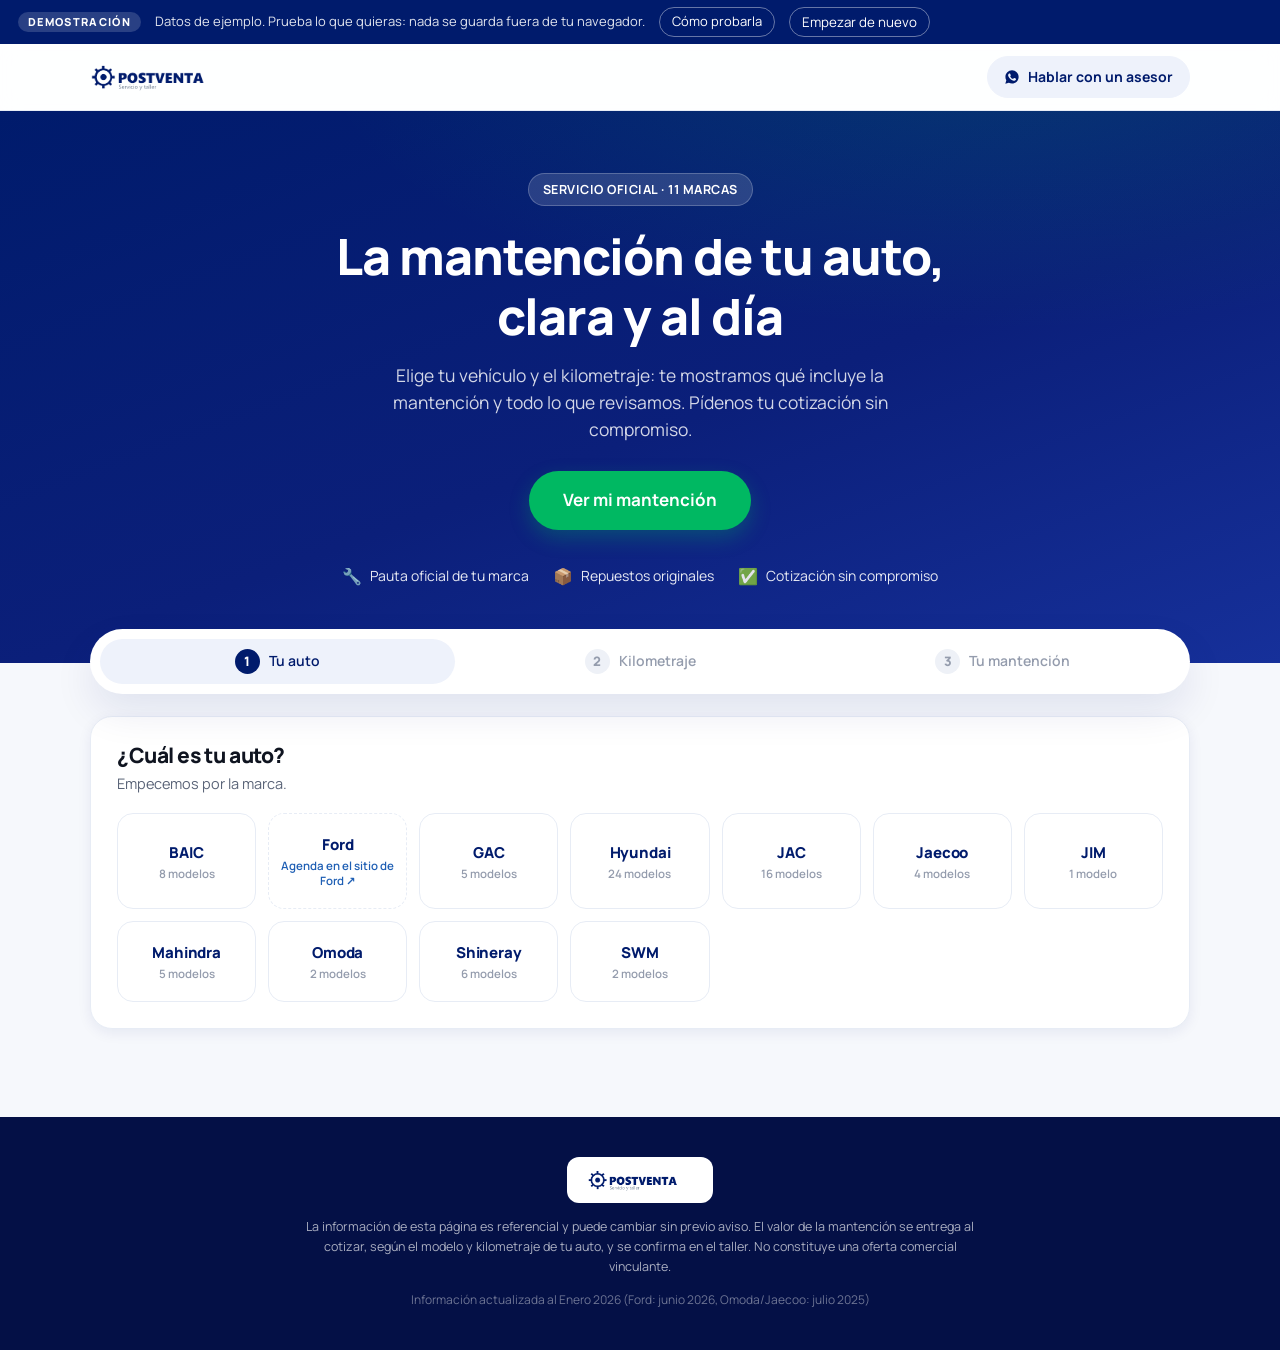
==== cliente.html @ f7736c06 "Demostracion de la plataforma de postventa Copia funcional del cotizador, la agenda y la recepcion, " ====
<!DOCTYPE html>
<html lang="es-CL">
<head>
  <meta charset="UTF-8">
  <meta name="viewport" content="width=device-width, initial-scale=1.0">
  <!-- evita que el navegador sirva una versión vieja cacheada tras cada cambio -->
  <meta http-equiv="Cache-Control" content="no-cache, no-store, must-revalidate">
  <meta http-equiv="Pragma" content="no-cache">
  <meta http-equiv="Expires" content="0">
  <title>Cotiza tu mantención · Postventa</title>
  <meta name="description" content="Calcula en 30 segundos cuánto cuesta la mantención de tu auto. Precio final con IVA, sin sorpresas, con repuestos originales y la pauta oficial de tu marca.">
  <link rel="preconnect" href="https://fonts.googleapis.com">
  <link rel="preconnect" href="https://fonts.gstatic.com" crossorigin>
  <link rel="stylesheet" href="https://fonts.googleapis.com/css2?family=Manrope:wght@400;500;600;700;800&display=swap">
  <link rel="stylesheet" href="css/cliente.css?v=87d1210">
  <link rel="icon" href="data:image/svg+xml,<svg xmlns='http://www.w3.org/2000/svg' viewBox='0 0 100 100'><text y='.9em' font-size='90'>🚗</text></svg>">
</head>
<body>

<header class="nav">
  <div class="nav__inner">
    <a class="nav__brand" href="cliente.html">
      <img src="img/logo.png" alt="Postventa" width="704" height="158">
    </a>
    <a id="navWsp" class="nav__cta" href="#" target="_blank" rel="noopener">
      <span class="ico-wsp" aria-hidden="true"></span> Hablar con un asesor
    </a>
  </div>
</header>

<!-- ============================ HERO ============================ -->
<section class="hero" id="hero">
  <div class="hero__inner">
    <span class="hero__pill">Servicio oficial · 11 marcas</span>
    <h1 class="hero__title">La mantención de tu auto,<br>clara y al día</h1>
    <p class="hero__lead">Elige tu vehículo y el kilometraje: te mostramos qué incluye la mantención y todo lo que revisamos. Pídenos tu cotización sin compromiso.</p>
    <a href="#cotizador" class="btn btn--acento btn--lg">Ver mi mantención</a>

    <ul class="hero__trust">
      <li><span class="trust__ico">🔧</span> Pauta oficial de tu marca</li>
      <li><span class="trust__ico">📦</span> Repuestos originales</li>
      <li><span class="trust__ico">✅</span> Cotización sin compromiso</li>
    </ul>
  </div>
</section>

<main class="wrap" id="cotizador">

  <!-- barra de progreso -->
  <ol class="pasos" id="pasos">
    <li class="paso is-active" data-p="1"><span class="paso__n">1</span> Tu auto</li>
    <li class="paso" data-p="2"><span class="paso__n">2</span> Kilometraje</li>
    <li class="paso" data-p="3"><span class="paso__n">3</span> Tu mantención</li>
  </ol>

  <!-- ====================== PASO 1: EL AUTO ====================== -->
  <section class="card" id="p1">
    <h2 class="card__titulo">¿Cuál es tu auto?</h2>
    <p class="card__lead">Empecemos por la marca.</p>

    <!-- 1.a marca -->
    <div class="sub" id="subMarca">
      <div id="gridMarcas" class="grid-marcas"></div>
    </div>

    <!-- 1.b modelo -->
    <div class="sub" id="subModelo" hidden>
      <div class="sub__head">
        <h3 class="sub__titulo">Modelo <span id="ecoMarca" class="eco"></span></h3>
        <button type="button" class="link-volver" data-volver="marca">Cambiar marca</button>
      </div>
      <input id="buscaModelo" class="buscador" type="search" placeholder="Buscar modelo…" autocomplete="off">
      <div id="gridModelos" class="grid-chips"></div>
    </div>

    <!-- 1.c año (solo marcas que lo usan, ej. Ford; filtra las versiones) -->
    <div class="sub" id="subAnio" hidden>
      <div class="sub__head">
        <h3 class="sub__titulo">Año <span id="ecoModeloAnio" class="eco"></span></h3>
        <button type="button" class="link-volver" data-volver="modelo">Cambiar modelo</button>
      </div>
      <p class="sub__ayuda">Elige el año de tu vehículo: te mostramos las versiones que corresponden.</p>
      <div id="gridAnios" class="grid-chips"></div>
    </div>

    <!-- 1.d versión -->
    <div class="sub" id="subVersion" hidden>
      <div class="sub__head">
        <h3 class="sub__titulo">Versión <span id="ecoModelo" class="eco"></span></h3>
        <button type="button" class="link-volver" id="volverVersion" data-volver="modelo">Cambiar modelo</button>
      </div>
      <p class="sub__ayuda">Si no estás seguro, elige la que más se parezca: las operaciones son casi las mismas entre versiones. Lo confirmamos al agendar.</p>
      <div id="listaVersiones" class="lista-versiones"></div>
    </div>
  </section>

  <!-- ====================== PASO 2: KILOMETRAJE ====================== -->
  <section class="card" id="p2" hidden>
    <div class="card__head">
      <div>
        <h2 class="card__titulo">¿Qué mantención te toca?</h2>
        <p class="card__lead">Elige el kilometraje que marca tu auto (o el más cercano).</p>
      </div>
      <button type="button" class="btn btn--ghost" id="btnCambiarAuto">← Cambiar auto</button>
    </div>
    <div id="chipAuto" class="auto-chip"></div>
    <div id="gridKm" class="grid-km"></div>
  </section>

  <!-- ====================== PASO 3: RESULTADO ====================== -->
  <section id="p3" hidden>
    <div class="cotiz">

      <!-- columna izquierda: CTA de cotización -->
      <aside class="cotiz__precio">
        <div class="precio-card">
          <p class="precio-card__auto" id="pcAuto"></p>
          <p class="precio-card__rev" id="pcRev"></p>
          <p class="precio-card__cta-titulo">Cotiza esta mantención con nosotros</p>
          <p class="precio-card__cta-sub">Te enviamos el valor a la medida de tu auto y kilometraje, sin compromiso.</p>

          <a id="btnWsp" class="btn btn--acento btn--block" href="#" target="_blank" rel="noopener">
            <span class="ico-wsp" aria-hidden="true"></span> Pedir cotización por WhatsApp
          </a>
          <button id="btnAgendar" class="btn btn--navy btn--block" type="button" hidden>Agendar hora en el taller</button>
          <button id="btnPdf" class="btn btn--ghost btn--block" type="button">Descargar detalle</button>
          <p class="precio-card__nota">Te respondemos el mismo día hábil.</p>
        </div>

        <ul class="garantias">
          <li><span>🛡️</span> Repuestos originales con garantía</li>
          <li><span>📋</span> Informe del estado de tu auto</li>
          <li><span>👨‍🔧</span> Técnicos certificados por la marca</li>
        </ul>
      </aside>

      <!-- columna derecha: detalle -->
      <div class="cotiz__detalle">
        <div class="card">
          <div class="card__head">
            <h2 class="card__titulo">Esto es lo que hacemos</h2>
            <button type="button" class="btn btn--ghost btn--sm" id="btnCambiarKm">← Cambiar kilometraje</button>
          </div>

          <div class="ops" id="opsCambios">
            <h3 class="ops__titulo"><span class="ops__badge ops__badge--r">Cambiamos</span></h3>
            <ul class="ops__lista" id="listaCambios"></ul>
          </div>

          <div class="ops" id="opsRevisiones">
            <h3 class="ops__titulo"><span class="ops__badge ops__badge--i">Revisamos</span></h3>
            <ul class="ops__lista ops__lista--2col" id="listaRevisiones"></ul>
            <button type="button" class="ops__vermas" id="btnVerRevs" hidden>Ver todas las revisiones</button>
          </div>

          <p class="ops__vacio" id="opsVacio" hidden>
            Mantención completa según la pauta oficial de la marca para este kilometraje.
            Te detallamos punto por punto lo que se hace al momento de agendar.
          </p>
        </div>

        <div class="card" id="cardExtras">
          <h2 class="card__titulo">¿Le sumamos algo más?</h2>
          <p class="card__lead">Servicios que puedes agregar a la misma visita.</p>
          <div id="gridExtras" class="grid-extras"></div>
        </div>

        <div class="card card--plan">
          <h2 class="card__titulo">Tu plan completo de mantenciones</h2>
          <p class="card__lead">Así se ve el cuidado de tu auto en el tiempo, según la pauta de fábrica.</p>
          <div class="tabla-plan__scroll">
            <table class="tabla-plan">
              <thead><tr><th>Mantención</th><th>Cada</th></tr></thead>
              <tbody id="tbodyPlan"></tbody>
            </table>
          </div>
        </div>

        <details class="faq">
          <summary>Preguntas frecuentes</summary>
          <div class="faq__body">
            <p><strong>¿Cómo sé el precio?</strong> Elige tu auto y el kilometraje, presiona "Pedir cotización por WhatsApp" y te enviamos el valor de esa mantención, con IVA incluido. Si al revisar tu auto detectamos algo fuera de la mantención, te avisamos y lo aprobamos contigo antes de hacerlo.</p>
            <p><strong>¿Cuánto se demora?</strong> La mayoría de las mantenciones se entregan el mismo día. Te confirmamos el tiempo al agendar.</p>
            <p><strong>¿Los repuestos son originales?</strong> Sí. Trabajamos con repuestos originales de cada marca y la pauta que define el fabricante.</p>
            <p><strong>¿Pierdo la garantía si no voy a la marca?</strong> No. Postventa es servicio oficial, así que tu garantía se mantiene y queda registrada la mantención.</p>
          </div>
        </details>
      </div>
    </div>
  </section>

  <div id="errorBox" class="errorbox" hidden>
    <p>No pudimos cargar el catálogo. Recarga la página o escríbenos y te cotizamos al tiro.</p>
  </div>
</main>

<footer class="pie">
  <div class="pie__inner">
    <img src="img/logo.png" alt="Postventa" width="704" height="158" class="pie__logo">
    <p class="pie__legal">La información de esta página es referencial y puede cambiar sin previo aviso. El valor de la mantención se entrega al cotizar, según el modelo y kilometraje de tu auto, y se confirma en el taller. No constituye una oferta comercial vinculante.</p>
    <p class="pie__fecha" id="pieFecha"></p>
  </div>
</footer>

<!-- Modal de agendamiento web (aparece solo si js/agenda-config.js trae credenciales) -->
<div class="agw-overlay" id="agwOv" hidden>
  <div class="agw-modal" role="dialog" aria-modal="true" aria-labelledby="agwTitulo">
    <button class="agw-cerrar" id="agwCerrar" type="button" aria-label="Cerrar">×</button>
    <h3 id="agwTitulo">Agendar hora en el taller</h3>
    <p class="agw-auto" id="agwAuto"></p>

    <form id="agwForm" novalidate>
      <div class="agw-grid">
        <label>Nombre y apellido *<input id="agwNombre" maxlength="80" autocomplete="name"></label>
        <label>Celular *<input id="agwFono" inputmode="tel" placeholder="9 1234 5678" maxlength="16" autocomplete="tel"></label>
        <label>E-mail (opcional)<input id="agwEmail" type="email" maxlength="80" autocomplete="email"></label>
        <label>Patente (opcional)<input id="agwPatente" maxlength="8" placeholder="ABCD12"></label>
        <label>Día *<input id="agwFecha" type="date"></label>
        <label>Hora de llegada<select id="agwHora"></select></label>
      </div>
      <label class="agw-coment">Comentario (opcional)<textarea id="agwComent" maxlength="500" rows="2" placeholder="Ej: necesito el auto para el mismo día"></textarea></label>
      <input id="agwWeb" type="text" tabindex="-1" autocomplete="off" aria-hidden="true">
      <!-- Aviso de datos personales, en el momento en que se piden y no
           escondido en un pie de pagina: acá el cliente entrega nombre,
           teléfono y correo antes siquiera de pisar el taller.

           El texto sale de js/acta-condiciones.js, el MISMO que firma en el
           acta de recepción. Con dos copias, un día una queda vieja y el
           cliente termina leyendo dos versiones distintas de lo mismo. -->
      <details class="agw-datos" id="agwDatos">
        <summary>Al enviar, Automotora Ejemplo S.A. usará tus datos para contactarte por esta solicitud,
          por teléfono, correo o WhatsApp. <span class="agw-datos__mas">Cómo tratamos tus datos</span></summary>
        <div id="agwDatosTexto"></div>
      </details>
      <p class="agw-err" id="agwErr" hidden></p>
      <button class="btn btn--acento btn--block" id="agwEnviar" type="submit">Solicitar la hora</button>
      <p class="agw-nota">Es una solicitud: te confirmamos la hora y el valor por WhatsApp o teléfono.</p>
    </form>

    <div id="agwOk" hidden>
      <p class="agw-ok__t">✓ ¡Solicitud enviada!</p>
      <p class="agw-ok__d" id="agwOkDetalle"></p>
      <a id="agwOkWsp" class="btn btn--ghost btn--block" href="#" target="_blank" rel="noopener">Hablar con un asesor por WhatsApp</a>
    </div>
  </div>
</div>

<script src="js/agenda-config.js?v=87d1210"></script>
  <script src="js/demo-datos.js"></script>
  <script src="js/demo-api.js"></script>
  <script src="js/demo-franja.js"></script>
<script src="js/acta-condiciones.js?v=87d1210"></script>
  <script src="js/cliente.js?v=87d1210"></script>
</body>
</html>
---- css/cliente.css ----
/* ============================================================
   Cotizador para clientes · Postventa
   Cara pública del cotizador: sin costos internos, sin códigos
   ni stock. Identidad Postventa (navy #001B6C) sobre una interfaz
   clara y espaciada, con acento verde para las acciones.
   ============================================================ */

:root {
  --navy: #001b6c;
  --navy-2: #16309a;
  --navy-tint: #eef2fb;
  --acento: #00b862;         /* verde de acción (agendar) */
  --acento-2: #00994f;

  --ink: #0f1420;
  --ink-2: #5a6478;
  --ink-3: #949cad;

  --bg: #f6f8fc;
  --blanco: #fff;
  --linea: #e7ecf5;

  --r-lg: 22px;
  --r: 16px;
  --r-sm: 12px;
  --pill: 999px;

  --sombra: 0 18px 40px rgba(0, 27, 108, .09);
  --sombra-sm: 0 4px 14px rgba(0, 27, 108, .07);
  --max: 1140px;
  --font: "Manrope", "Segoe UI", system-ui, -apple-system, Roboto, sans-serif;
}

* { box-sizing: border-box; }
[hidden] { display: none !important; }
html { scroll-behavior: smooth; }
body {
  margin: 0;
  font-family: var(--font);
  color: var(--ink);
  background: var(--bg);
  line-height: 1.55;
  -webkit-font-smoothing: antialiased;
}
img { max-width: 100%; }
h1, h2, h3 { margin: 0; line-height: 1.2; letter-spacing: -.02em; }
p { margin: 0; }
button { font-family: inherit; }

/* ---------------- navbar ---------------- */
.nav {
  position: sticky; top: 0; z-index: 40;
  background: rgba(255, 255, 255, .88);
  backdrop-filter: blur(10px);
  border-bottom: 1px solid var(--linea);
}
.nav__inner {
  max-width: var(--max); margin: 0 auto; padding: 12px 20px;
  display: flex; align-items: center; justify-content: space-between; gap: 16px;
}
.nav__brand img { height: 30px; width: auto; display: block; }
.nav__cta {
  display: inline-flex; align-items: center; gap: 8px;
  font-size: 14px; font-weight: 700; text-decoration: none;
  color: var(--navy);
  border: 1.5px solid var(--navy-tint);
  background: var(--navy-tint);
  padding: 9px 16px; border-radius: var(--pill);
  transition: .18s;
}
.nav__cta:hover { border-color: var(--navy); }

.ico-wsp {
  width: 16px; height: 16px; flex: none;
  background: currentColor;
  -webkit-mask: center/contain no-repeat url("data:image/svg+xml,%3Csvg xmlns='http://www.w3.org/2000/svg' viewBox='0 0 24 24'%3E%3Cpath d='M12.04 2C6.58 2 2.13 6.45 2.13 11.91c0 1.75.46 3.45 1.32 4.95L2 22l5.25-1.38a9.9 9.9 0 0 0 4.79 1.22h.01c5.46 0 9.91-4.45 9.91-9.91C21.96 6.45 17.5 2 12.04 2zm5.8 14.16c-.24.68-1.2 1.26-1.96 1.42-.52.11-1.2.2-3.5-.75-2.94-1.22-4.83-4.2-4.98-4.4-.14-.2-1.19-1.58-1.19-3.02s.75-2.14 1.02-2.43c.27-.29.59-.36.78-.36.19 0 .39 0 .56.01.18.01.42-.07.66.5.24.58.83 2.01.9 2.16.07.14.12.31.02.5-.1.2-.15.31-.29.48-.14.17-.3.37-.43.5-.14.14-.29.29-.13.57.17.29.75 1.23 1.6 1.99 1.11.98 2.04 1.29 2.33 1.43.29.15.46.12.63-.07.17-.2.73-.85.92-1.14.19-.29.39-.24.66-.14.27.1 1.7.8 1.99.95.29.14.48.22.55.34.07.12.07.7-.17 1.38z'/%3E%3C/svg%3E");
  mask: center/contain no-repeat url("data:image/svg+xml,%3Csvg xmlns='http://www.w3.org/2000/svg' viewBox='0 0 24 24'%3E%3Cpath d='M12.04 2C6.58 2 2.13 6.45 2.13 11.91c0 1.75.46 3.45 1.32 4.95L2 22l5.25-1.38a9.9 9.9 0 0 0 4.79 1.22h.01c5.46 0 9.91-4.45 9.91-9.91C21.96 6.45 17.5 2 12.04 2zm5.8 14.16c-.24.68-1.2 1.26-1.96 1.42-.52.11-1.2.2-3.5-.75-2.94-1.22-4.83-4.2-4.98-4.4-.14-.2-1.19-1.58-1.19-3.02s.75-2.14 1.02-2.43c.27-.29.59-.36.78-.36.19 0 .39 0 .56.01.18.01.42-.07.66.5.24.58.83 2.01.9 2.16.07.14.12.31.02.5-.1.2-.15.31-.29.48-.14.17-.3.37-.43.5-.14.14-.29.29-.13.57.17.29.75 1.23 1.6 1.99 1.11.98 2.04 1.29 2.33 1.43.29.15.46.12.63-.07.17-.2.73-.85.92-1.14.19-.29.39-.24.66-.14.27.1 1.7.8 1.99.95.29.14.48.22.55.34.07.12.07.7-.17 1.38z'/%3E%3C/svg%3E");
}

/* ---------------- botones ---------------- */
.btn {
  display: inline-flex; align-items: center; justify-content: center; gap: 9px;
  font-family: inherit; font-size: 15px; font-weight: 700; text-decoration: none;
  border: none; border-radius: var(--pill); cursor: pointer;
  padding: 13px 24px; transition: transform .12s, box-shadow .18s, background .18s;
}
.btn:active { transform: translateY(1px); }
.btn--acento { background: var(--acento); color: #fff; box-shadow: 0 8px 20px rgba(0, 184, 98, .28); }
.btn--acento:hover { background: var(--acento-2); }
.btn--ghost {
  background: var(--blanco); color: var(--navy);
  border: 1.5px solid var(--linea); font-weight: 600; font-size: 14px; padding: 10px 18px;
}
.btn--ghost:hover { border-color: var(--navy); }
.btn--lg { font-size: 17px; padding: 16px 34px; }
.btn--sm { font-size: 13px; padding: 8px 14px; }
.btn--block { width: 100%; margin-top: 10px; }

/* ---------------- hero ---------------- */
.hero {
  background:
    radial-gradient(1100px 460px at 78% -12%, rgba(0, 184, 98, .16), transparent 62%),
    linear-gradient(160deg, #001b6c 0%, #0b1f7a 55%, #16309a 100%);
  background-color: var(--navy);
  color: #fff;
  padding: 62px 20px 74px;
  text-align: center;
}
.hero__inner { max-width: 780px; margin: 0 auto; }
.hero__pill {
  display: inline-block; font-size: 12.5px; font-weight: 700; letter-spacing: .04em;
  text-transform: uppercase;
  background: rgba(255, 255, 255, .14); border: 1px solid rgba(255, 255, 255, .22);
  padding: 6px 14px; border-radius: var(--pill); margin-bottom: 20px;
}
.hero__title { font-size: clamp(30px, 5.4vw, 50px); font-weight: 800; }
.hero__lead {
  margin: 16px auto 28px; max-width: 560px;
  font-size: clamp(15px, 2vw, 17.5px); color: rgba(255, 255, 255, .82);
}
.hero__trust {
  list-style: none; margin: 34px 0 0; padding: 0;
  display: flex; flex-wrap: wrap; justify-content: center; gap: 10px 24px;
  font-size: 14px; color: rgba(255, 255, 255, .9);
}
.hero__trust li { display: inline-flex; align-items: center; gap: 8px; }
.trust__ico { font-size: 16px; }

/* ---------------- layout ---------------- */
.wrap { max-width: var(--max); margin: 0 auto; padding: 0 20px 70px; }

/* pasos */
.pasos {
  list-style: none; display: flex; gap: 8px; flex-wrap: wrap;
  margin: -34px 0 22px; padding: 10px;
  background: var(--blanco); border-radius: var(--pill);
  box-shadow: var(--sombra); position: relative; z-index: 5;
}
.paso {
  flex: 1 1 120px; display: flex; align-items: center; justify-content: center; gap: 9px;
  font-size: 14px; font-weight: 600; color: var(--ink-3);
  padding: 10px 12px; border-radius: var(--pill); transition: .2s;
}
.paso__n {
  width: 25px; height: 25px; flex: none; border-radius: 50%;
  display: grid; place-items: center; font-size: 13px; font-weight: 800;
  background: #eef1f7; color: var(--ink-3);
}
.paso.is-active { background: var(--navy-tint); color: var(--navy); }
.paso.is-active .paso__n { background: var(--navy); color: #fff; }
.paso.is-done { color: var(--acento-2); }
.paso.is-done .paso__n { background: var(--acento); color: #fff; }

/* tarjetas */
.card {
  background: var(--blanco);
  border: 1px solid var(--linea);
  border-radius: var(--r-lg);
  box-shadow: var(--sombra-sm);
  padding: 26px;
  margin-bottom: 18px;
  animation: aparece .35s ease both;
}
@keyframes aparece { from { opacity: 0; transform: translateY(10px); } to { opacity: 1; transform: none; } }
.card__head { display: flex; align-items: flex-start; justify-content: space-between; gap: 16px; flex-wrap: wrap; }
.card__titulo { font-size: 21px; font-weight: 800; }
.card__lead { color: var(--ink-2); font-size: 14.5px; margin-top: 5px; }

.sub { margin-top: 22px; animation: aparece .3s ease both; }
.sub:first-of-type { margin-top: 18px; }
.sub__head { display: flex; align-items: center; justify-content: space-between; gap: 12px; margin-bottom: 12px; }
.sub__titulo { font-size: 16px; font-weight: 700; }
.sub__ayuda { font-size: 13.5px; color: var(--ink-2); margin-bottom: 12px; }
.eco { color: var(--ink-3); font-weight: 600; }
.link-volver {
  background: none; border: none; cursor: pointer; padding: 0;
  font-size: 13.5px; font-weight: 700; color: var(--navy); text-decoration: underline;
}

/* marcas */
.grid-marcas { display: grid; grid-template-columns: repeat(auto-fill, minmax(132px, 1fr)); gap: 12px; }
.marca {
  cursor: pointer; text-align: center; font-family: inherit;
  background: var(--blanco); border: 1.5px solid var(--linea); border-radius: var(--r);
  padding: 20px 10px; transition: .18s;
}
.marca:hover { border-color: var(--navy); transform: translateY(-2px); box-shadow: var(--sombra-sm); }
.marca.is-on { border-color: var(--navy); background: var(--navy-tint); }
.marca__nombre { display: block; font-size: 15px; font-weight: 800; color: var(--navy); letter-spacing: -.01em; }
.marca__n { display: block; font-size: 11.5px; color: var(--ink-3); font-weight: 600; margin-top: 3px; }

/* chips (modelos / años) */
.buscador {
  width: 100%; font-family: inherit; font-size: 15px; color: var(--ink);
  border: 1.5px solid var(--linea); border-radius: var(--pill);
  padding: 12px 18px; margin-bottom: 14px; outline: none; transition: .18s;
}
.buscador:focus { border-color: var(--navy); box-shadow: 0 0 0 4px var(--navy-tint); }
.grid-chips { display: flex; flex-wrap: wrap; gap: 9px; }
.chip-op {
  cursor: pointer; font-family: inherit; font-size: 14.5px; font-weight: 600; color: var(--ink);
  background: var(--blanco); border: 1.5px solid var(--linea); border-radius: var(--pill);
  padding: 10px 18px; transition: .16s;
}
.chip-op:hover { border-color: var(--navy); color: var(--navy); }
.chip-op.is-on { background: var(--navy); border-color: var(--navy); color: #fff; }
.vacio { color: var(--ink-3); font-size: 14px; padding: 8px 2px; }

/* versiones */
.lista-versiones { display: grid; gap: 10px; }
.version {
  display: flex; align-items: center; gap: 14px; width: 100%; text-align: left;
  cursor: pointer; font-family: inherit;
  background: var(--blanco); border: 1.5px solid var(--linea); border-radius: var(--r);
  padding: 15px 18px; transition: .16s;
}
.version:hover { border-color: var(--navy); box-shadow: var(--sombra-sm); }
.version__info { min-width: 0; }
.version__nombre { display: block; font-size: 15.5px; font-weight: 700; color: var(--ink); }
.version__meta { display: block; font-size: 13px; color: var(--ink-2); margin-top: 2px; }
.version__flecha { margin-left: auto; color: var(--navy); font-size: 20px; flex: none; }

/* kilometrajes */
.auto-chip {
  display: inline-flex; align-items: center; gap: 9px; flex-wrap: wrap;
  background: var(--navy-tint); color: var(--navy);
  font-size: 14px; font-weight: 700;
  padding: 10px 16px; border-radius: var(--pill); margin: 16px 0 20px;
}
.grid-km { display: grid; grid-template-columns: repeat(auto-fill, minmax(178px, 1fr)); gap: 12px; }
.km {
  cursor: pointer; text-align: left; font-family: inherit; position: relative;
  background: var(--blanco); border: 1.5px solid var(--linea); border-radius: var(--r);
  padding: 16px 18px; transition: .18s;
}
.km:hover { border-color: var(--navy); transform: translateY(-2px); box-shadow: var(--sombra); }
.km__km { display: block; font-size: 19px; font-weight: 800; color: var(--navy); }
.km__meses { display: block; font-size: 12.5px; color: var(--ink-3); font-weight: 600; margin-top: 1px; }
.km__valor { display: block; font-size: 14px; font-weight: 800; margin-top: 10px; color: var(--acento-2); }
.km__ver { display: block; font-size: 13px; font-weight: 700; color: var(--navy); margin-top: 10px; }
.km:hover .km__ver { color: var(--navy-2); }

/* ---------------- resultado ---------------- */
.cotiz { display: grid; grid-template-columns: 340px 1fr; gap: 18px; align-items: start; }
.cotiz__precio { position: sticky; top: 78px; display: grid; gap: 14px; }

.precio-card {
  background: linear-gradient(165deg, #001b6c 0%, #0b1f7a 60%, #16309a 100%);
  color: #fff; border-radius: var(--r-lg); padding: 26px 24px;
  box-shadow: var(--sombra);
}
.precio-card__auto { font-size: 13px; font-weight: 700; color: rgba(255, 255, 255, .72); text-transform: uppercase; letter-spacing: .04em; }
.precio-card__rev { font-size: 18px; font-weight: 800; margin-top: 2px; }
.precio-card__cta-titulo { margin-top: 20px; font-size: 21px; font-weight: 800; letter-spacing: -.02em; line-height: 1.2; }
.precio-card__cta-sub { margin-top: 8px; font-size: 13.5px; color: rgba(255, 255, 255, .78); line-height: 1.5; }
.precio-card .btn--acento { margin-top: 18px; }
.precio-card .btn--ghost { background: transparent; color: #fff; border-color: rgba(255, 255, 255, .3); }
.precio-card .btn--ghost:hover { border-color: #fff; }
.precio-card__nota { margin-top: 12px; font-size: 11.5px; color: rgba(255, 255, 255, .6); text-align: center; }

.garantias {
  list-style: none; margin: 0; padding: 18px 20px;
  background: var(--blanco); border: 1px solid var(--linea); border-radius: var(--r);
  display: grid; gap: 11px; font-size: 13.5px; color: var(--ink-2); font-weight: 600;
}
.garantias li { display: flex; align-items: center; gap: 10px; }
.garantias span { font-size: 16px; }

/* operaciones */
.ops { margin-top: 20px; }
.ops__titulo { margin-bottom: 10px; }
.ops__badge {
  display: inline-block; font-size: 12px; font-weight: 800; letter-spacing: .04em;
  text-transform: uppercase; padding: 5px 12px; border-radius: var(--pill);
}
.ops__badge--r { background: var(--navy); color: #fff; }
.ops__badge--i { background: var(--navy-tint); color: var(--navy); }
.ops__lista { list-style: none; margin: 0; padding: 0; display: grid; gap: 7px; font-size: 14.5px; }
.ops__lista--2col { grid-template-columns: repeat(auto-fill, minmax(250px, 1fr)); gap: 7px 20px; font-size: 14px; color: var(--ink-2); }
.ops__lista li { display: flex; align-items: flex-start; gap: 9px; }
.ops__lista li::before { content: "✓"; color: var(--acento); font-weight: 800; flex: none; }

.ops__lista.is-corta li:nth-child(n+11) { display: none; }
.ops__vermas {
  margin-top: 12px; cursor: pointer; font-family: inherit;
  font-size: 13.5px; font-weight: 700; color: var(--navy);
  background: var(--navy-tint); border: none; border-radius: var(--pill); padding: 9px 18px;
}
.ops__vermas:hover { background: #e2e9f9; }

.ops__vacio {
  margin-top: 18px; padding: 16px 18px; font-size: 14px; color: var(--ink-2);
  background: var(--navy-tint); border-radius: var(--r-sm);
}

/* extras */
.grid-extras { display: grid; grid-template-columns: repeat(auto-fit, minmax(230px, 1fr)); gap: 12px; margin-top: 16px; }
.extra-c {
  cursor: pointer; text-align: left; font-family: inherit;
  background: var(--blanco); border: 1.5px solid var(--linea); border-radius: var(--r);
  padding: 16px; transition: .18s; display: flex; flex-direction: column; gap: 4px;
}
.extra-c:hover { border-color: var(--navy); box-shadow: var(--sombra-sm); }
.extra-c.is-on { border-color: var(--acento); background: #f2fdf7; }
.extra-c__nombre { font-size: 15.5px; font-weight: 800; color: var(--navy); }
.extra-c__detalle { font-size: 13px; color: var(--ink-2); }
.extra-c__pie { display: flex; align-items: center; justify-content: flex-start; gap: 10px; margin-top: 10px; }
.extra-c__cta {
  font-size: 12.5px; font-weight: 800; padding: 7px 15px; border-radius: var(--pill);
  background: var(--navy); color: #fff; white-space: nowrap;
}
.extra-c.is-on .extra-c__cta { background: var(--acento); }

/* plan completo */
.card--plan { padding-bottom: 18px; }
.tabla-plan__scroll { overflow-x: auto; margin-top: 14px; }
.tabla-plan { width: 100%; border-collapse: collapse; font-size: 14px; min-width: 380px; }
.tabla-plan th {
  text-align: left; font-size: 11.5px; text-transform: uppercase; letter-spacing: .05em;
  color: var(--ink-3); font-weight: 700; padding: 0 10px 8px; border-bottom: 1px solid var(--linea);
}
.tabla-plan td { padding: 11px 10px; border-bottom: 1px solid var(--linea); }
.tabla-plan tr:last-child td { border-bottom: none; }
.tabla-plan tr.is-sel td { background: var(--navy-tint); font-weight: 700; }
.tabla-plan tr.is-sel td:first-child { border-radius: var(--r-sm) 0 0 var(--r-sm); }
.tabla-plan tr.is-sel td:last-child { border-radius: 0 var(--r-sm) var(--r-sm) 0; }
.tabla-plan td:first-child { font-weight: 700; color: var(--navy); }
.ta-r { text-align: right; }
.tabla-plan .gratis { color: var(--acento-2); font-weight: 800; }

/* faq */
.faq {
  background: var(--blanco); border: 1px solid var(--linea); border-radius: var(--r-lg);
  padding: 18px 24px; box-shadow: var(--sombra-sm);
}
.faq summary { cursor: pointer; font-size: 16px; font-weight: 800; color: var(--navy); }
.faq__body { display: grid; gap: 12px; margin-top: 14px; font-size: 14px; color: var(--ink-2); }
.faq__body strong { color: var(--ink); }

.errorbox {
  background: #fdecec; border: 1px solid #f6c9c5; color: #b42318;
  border-radius: var(--r); padding: 16px 20px; font-size: 14.5px;
}

/* ---------------- pie ---------------- */
.pie { background: #041046; color: rgba(255, 255, 255, .66); padding: 40px 20px; }
.pie__inner { max-width: var(--max); margin: 0 auto; display: grid; gap: 14px; justify-items: center; text-align: center; }
/* el PNG del logo trae fondo blanco: sobre el pie oscuro va en su propia tarjeta.
   content-box para que el padding no se coma la altura del logo */
.pie__logo {
  box-sizing: content-box;
  height: 24px; width: auto;
  background: #fff; padding: 11px 20px; border-radius: var(--r-sm);
}
.pie__legal { font-size: 12.5px; max-width: 680px; line-height: 1.6; }
.pie__fecha { font-size: 12px; color: rgba(255, 255, 255, .42); }

/* ---------------- responsive ---------------- */
@media (max-width: 900px) {
  .cotiz { grid-template-columns: 1fr; }
  .cotiz__precio { position: static; }
}
@media (max-width: 620px) {
  .hero { padding: 44px 18px 60px; }
  .pasos { margin-top: -28px; }
  .paso { flex: 1 1 auto; font-size: 0; gap: 0; padding: 8px; }
  .paso.is-active { font-size: 13.5px; gap: 8px; padding: 8px 14px; }
  .card { padding: 20px 18px; }
  .grid-marcas { grid-template-columns: repeat(auto-fill, minmax(108px, 1fr)); }
  .grid-km { grid-template-columns: 1fr 1fr; }
}

/* ---------------- impresión ---------------- */
@media print {
  @page { margin: 14mm; }
  body { background: #fff; }
  .nav, .hero, .pasos, .pie, .faq, .btn, .link-volver, .buscador,
  #p1, #p2, #cardExtras .extra-c:not(.is-on),
  #cardExtras:not([data-sel]) { display: none !important; }
  .wrap { padding: 0; max-width: none; }
  /* el aside va sticky en pantalla: en papel debe fluir, si no deja media hoja vacía */
  .cotiz { display: block; }
  .cotiz__precio { position: static !important; display: block; margin-bottom: 12px; }
  .card, .precio-card, .garantias { box-shadow: none; break-inside: avoid; margin-bottom: 12px; }
  .precio-card {
    background: #001b6c !important; color: #fff !important;
    -webkit-print-color-adjust: exact; print-color-adjust: exact;
  }
  .garantias { padding: 12px 16px; }
  .ops__lista--2col { grid-template-columns: 1fr 1fr; }
  .ops__lista.is-corta li:nth-child(n+11) { display: flex !important; }   /* en papel van todas */
  .ops__vermas { display: none !important; }
  .card--plan { break-before: page; }
}

/* ---------------- agendamiento web ---------------- */
.btn--navy { background: var(--navy); color: #fff; }
.btn--navy:hover { background: var(--navy-2); }

.agw-overlay {
  position: fixed; inset: 0; z-index: 80;
  background: rgba(10, 16, 38, .55);
  display: flex; align-items: center; justify-content: center;
  padding: 16px;
}
.agw-overlay[hidden] { display: none; }
.agw-modal {
  background: var(--blanco); border-radius: 16px;
  max-width: 560px; width: 100%; max-height: 92vh; overflow: auto;
  padding: 24px 22px 18px; position: relative;
  box-shadow: 0 24px 60px rgba(0, 0, 0, .28);
}
.agw-modal h3 { font-size: 20px; color: var(--navy); margin: 0 30px 2px 0; letter-spacing: -.01em; }
.agw-auto { font-size: 13px; color: var(--ink-2); margin: 0 0 14px; }
.agw-cerrar {
  position: absolute; top: 10px; right: 12px;
  border: 0; background: none; font-size: 26px; line-height: 1;
  color: var(--ink-3); cursor: pointer; padding: 4px;
}
.agw-cerrar:hover { color: var(--ink); }

.agw-grid { display: grid; grid-template-columns: 1fr 1fr; gap: 10px 12px; }
.agw-grid label, .agw-coment {
  display: flex; flex-direction: column; gap: 5px;
  font-size: 12.5px; font-weight: 700; color: var(--ink-2);
}
.agw-coment { margin-top: 10px; }
.agw-grid input, .agw-grid select, .agw-coment textarea {
  font: inherit; font-size: 14px; font-weight: 500; color: var(--ink);
  border: 1.5px solid var(--linea); border-radius: 10px;
  padding: 9px 10px; background: var(--blanco); width: 100%;
}
.agw-grid input:focus, .agw-grid select:focus, .agw-coment textarea:focus {
  outline: none; border-color: var(--navy);
}
.agw-coment textarea { resize: vertical; }

/* honeypot anti-bots: fuera de pantalla, jamás display:none */
#agwWeb { position: absolute; left: -9999px; width: 1px; height: 1px; opacity: 0; }

.agw-err { color: #c62828; font-size: 13px; font-weight: 600; margin: 10px 0 0; }
.agw-nota { font-size: 12px; color: var(--ink-3); text-align: center; margin: 10px 0 0; }
.agw-ok__t { font-size: 18px; font-weight: 800; color: var(--acento-2); margin: 6px 0 6px; }
.agw-ok__d { font-size: 14px; color: var(--ink-2); margin: 0 0 12px; }

@media (max-width: 560px) {
  .agw-grid { grid-template-columns: 1fr; }
}
@media print {
  .agw-overlay, #btnAgendar { display: none !important; }
}

/* Aviso de datos personales en el formulario de agendamiento.
   Desplegable: la frase corta se lee siempre, el texto completo está para
   quien lo quiera. Un muro de texto legal sobre el botón hace que nadie lea
   ninguna de las dos cosas. */
.agw-datos {
  margin: 4px 0 12px;
  font-size: 12.5px;
  line-height: 1.5;
  color: #5b6b7f;
  background: #f5f7fb;
  border: 1px solid #e2e8f2;
  border-radius: 10px;
  padding: 10px 12px;
}
.agw-datos summary { cursor: pointer; list-style: none; }
.agw-datos summary::-webkit-details-marker { display: none; }
.agw-datos__mas { color: #1f5fb4; font-weight: 600; text-decoration: underline; white-space: nowrap; }
.agw-datos[open] .agw-datos__mas::after { content: " (ocultar)"; text-decoration: none; }
.agw-datos p { margin: 9px 0 0; font-size: 12px; line-height: 1.55; }
.agw-datos__ver { color: #8a97a8; font-style: italic; }

/* Marca que se agenda en el sitio del fabricante (Ford). Se distingue de las
   demás para que el salto no tome por sorpresa. */
.marca--externa { border-style: dashed; }
.marca--externa .marca__n { color: #1f5fb4; font-weight: 600; }

/* ---------------- Barra de la demostración ----------------
   En el azul de la marca y no en morado de advertencia: la ve un cliente
   evaluando la plataforma, y un bloque de alerta le dice "esto es un borrador".
   Una sola línea, discreta, que además no se lleva media pantalla en el
   notebook donde se va a mostrar. */
#demoFranja {
  position: sticky; top: 0; z-index: 9998;
  display: flex; align-items: center; gap: 10px 14px; flex-wrap: wrap;
  padding: 7px 18px;
  background: #001b6c; color: #fff;
  font: 13px/1.35 var(--font, system-ui, -apple-system, "Segoe UI", sans-serif);
}
.demoFranja__t {
  font-weight: 800; font-size: 11px; letter-spacing: .12em; text-transform: uppercase;
  background: rgba(255,255,255,.16); border-radius: 999px; padding: 3px 10px; white-space: nowrap;
}
.demoFranja__d { opacity: .88; }
.demoFranja__b {
  font: 600 12px/1 inherit; color: #fff; text-decoration: none; white-space: nowrap;
  background: transparent; border: 1px solid rgba(255,255,255,.4);
  border-radius: 999px; padding: 5px 12px; cursor: pointer;
}
.demoFranja__b:hover { background: rgba(255,255,255,.14); border-color: rgba(255,255,255,.75); }
@media (max-width: 640px) { .demoFranja__d { flex: 1 1 100%; font-size: 12px; } }
@media print { #demoFranja { display: none !important; } }

/* Ayudas de la demostración dentro del formulario. */
.demo-btn {
  display: block; width: 100%; margin: 0 0 12px;
  font: 600 13px/1 inherit; color: #001b6c;
  background: #eef2fb; border: 1.5px dashed #b9c8e8; border-radius: 10px;
  padding: 11px 14px; cursor: pointer;
}
.demo-btn:hover:not(:disabled) { background: #e3eafa; border-color: #001b6c; }
.demo-btn:disabled { color: #8a97a8; cursor: progress; }
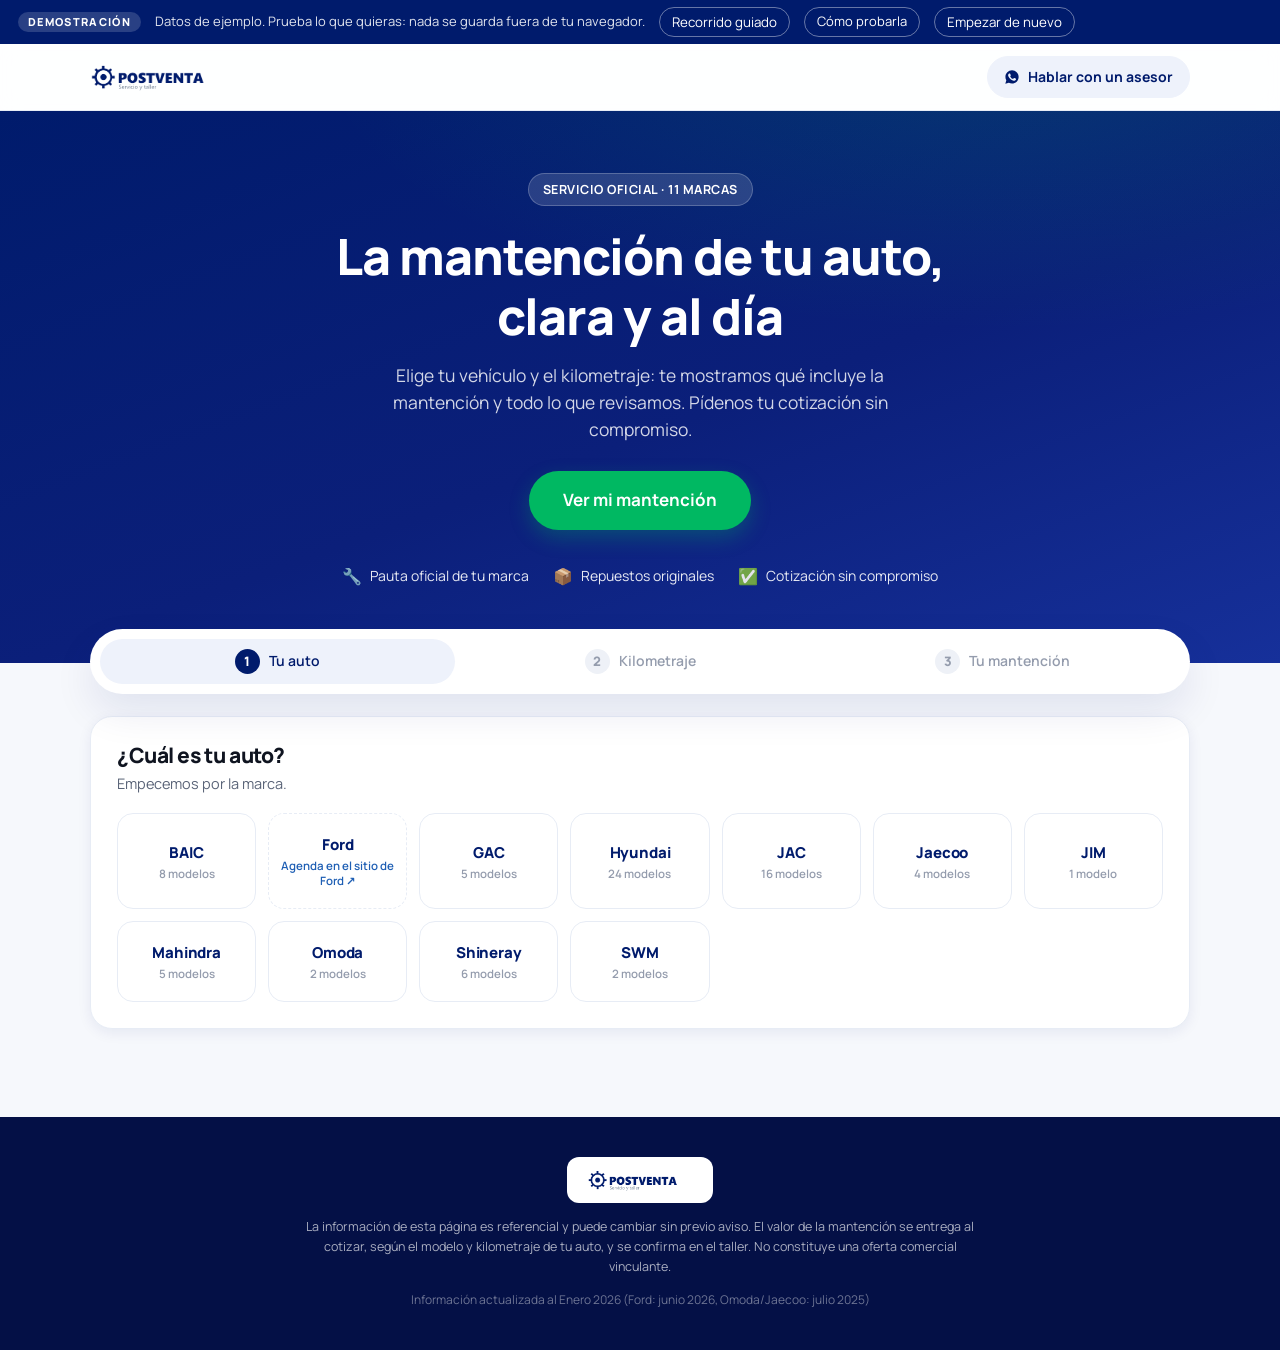
==== commit 385b0d82: "Recorrido guiado dentro de la demostracion Quien la abre esta solo, sin nadie que le explique. Sin g" ====
--- a/cliente.html
+++ b/cliente.html
@@ -249,6 +249,7 @@
   <script src="js/demo-datos.js"></script>
   <script src="js/demo-api.js"></script>
   <script src="js/demo-franja.js"></script>
+  <script src="js/demo-tutorial.js"></script>
 <script src="js/acta-condiciones.js?v=87d1210"></script>
   <script src="js/cliente.js?v=87d1210"></script>
 </body>
--- a/css/cliente.css
+++ b/css/cliente.css
@@ -511,3 +511,65 @@
 }
 .demo-btn:hover:not(:disabled) { background: #e3eafa; border-color: #001b6c; }
 .demo-btn:disabled { color: #8a97a8; cursor: progress; }
+
+/* ---------------- Recorrido guiado de la demostración ----------------
+   Panel al costado y no un modal encima: si el visitante quiere salirse a
+   mirar otra cosa por su cuenta, puede, y el paso lo sigue esperando. */
+#demoTutor {
+  position: fixed; right: 20px; bottom: 20px; z-index: 9997;
+  width: 340px; max-width: calc(100vw - 32px);
+  background: #fff; color: #16233a;
+  border: 1px solid #ccd6e8; border-radius: 14px;
+  box-shadow: 0 18px 46px rgba(4, 16, 70, .22);
+  font: 14px/1.5 var(--font, system-ui, -apple-system, "Segoe UI", sans-serif);
+  overflow: hidden;
+}
+#demoTutor[hidden] { display: none; }
+.dt-cab { display: flex; align-items: center; justify-content: space-between; padding: 12px 14px 0; }
+.dt-n {
+  font-size: 10.5px; font-weight: 700; letter-spacing: .12em; text-transform: uppercase;
+  color: #7b88a0;
+}
+.dt-x { background: none; border: 0; color: #99a4b8; font-size: 14px; cursor: pointer; padding: 2px 4px; line-height: 1; }
+.dt-x:hover { color: #16233a; }
+.dt-t { margin: 6px 14px 0; font-size: 16.5px; font-weight: 700; line-height: 1.25; color: #001b6c; }
+.dt-d { margin: 7px 14px 0; color: #34405a; }
+.dt-d b { font-weight: 700; color: #16233a; }
+/* el "por qué": es lo que un cliente potencial vino a evaluar */
+.dt-p {
+  margin: 10px 14px 0; padding: 9px 11px;
+  background: #f4f7fd; border-left: 2px solid #a8690a; border-radius: 0 7px 7px 0;
+  font-size: 13px; line-height: 1.5; color: #4a566e;
+}
+.dt-pie { display: flex; gap: 8px; justify-content: flex-end; flex-wrap: wrap; padding: 14px; }
+.dt-b {
+  font: 600 13px/1 inherit; cursor: pointer;
+  background: #001b6c; color: #fff; border: 1px solid #001b6c;
+  border-radius: 999px; padding: 9px 16px;
+}
+.dt-b:hover { background: #16309a; border-color: #16309a; }
+.dt-b--ghost { background: transparent; color: #4a566e; border-color: #ccd6e8; }
+.dt-b--ghost:hover { background: #f1f4fa; color: #16233a; border-color: #99a4b8; }
+.dt-b--alt { background: #fff; color: #a8690a; border-color: #e0c48c; }
+.dt-b--alt:hover { background: #fdf6ea; border-color: #a8690a; }
+.dt-barra { height: 3px; background: #e8edf6; }
+.dt-barra i { display: block; height: 100%; background: #a8690a; transition: width .3s ease; }
+
+/* Lo que hay que mirar en este paso. */
+.demo-foco {
+  outline: 3px solid #a8690a !important;
+  outline-offset: 3px;
+  border-radius: 6px;
+  animation: demoLatido 1.8s ease-in-out infinite;
+}
+@keyframes demoLatido {
+  0%, 100% { outline-color: #a8690a; }
+  50%      { outline-color: rgba(168, 105, 10, .28); }
+}
+@media (prefers-reduced-motion: reduce) {
+  .demo-foco { animation: none; }
+  .dt-barra i { transition: none; }
+}
+@media (max-width: 560px) {
+  #demoTutor { right: 10px; left: 10px; bottom: 10px; width: auto; }
+}
